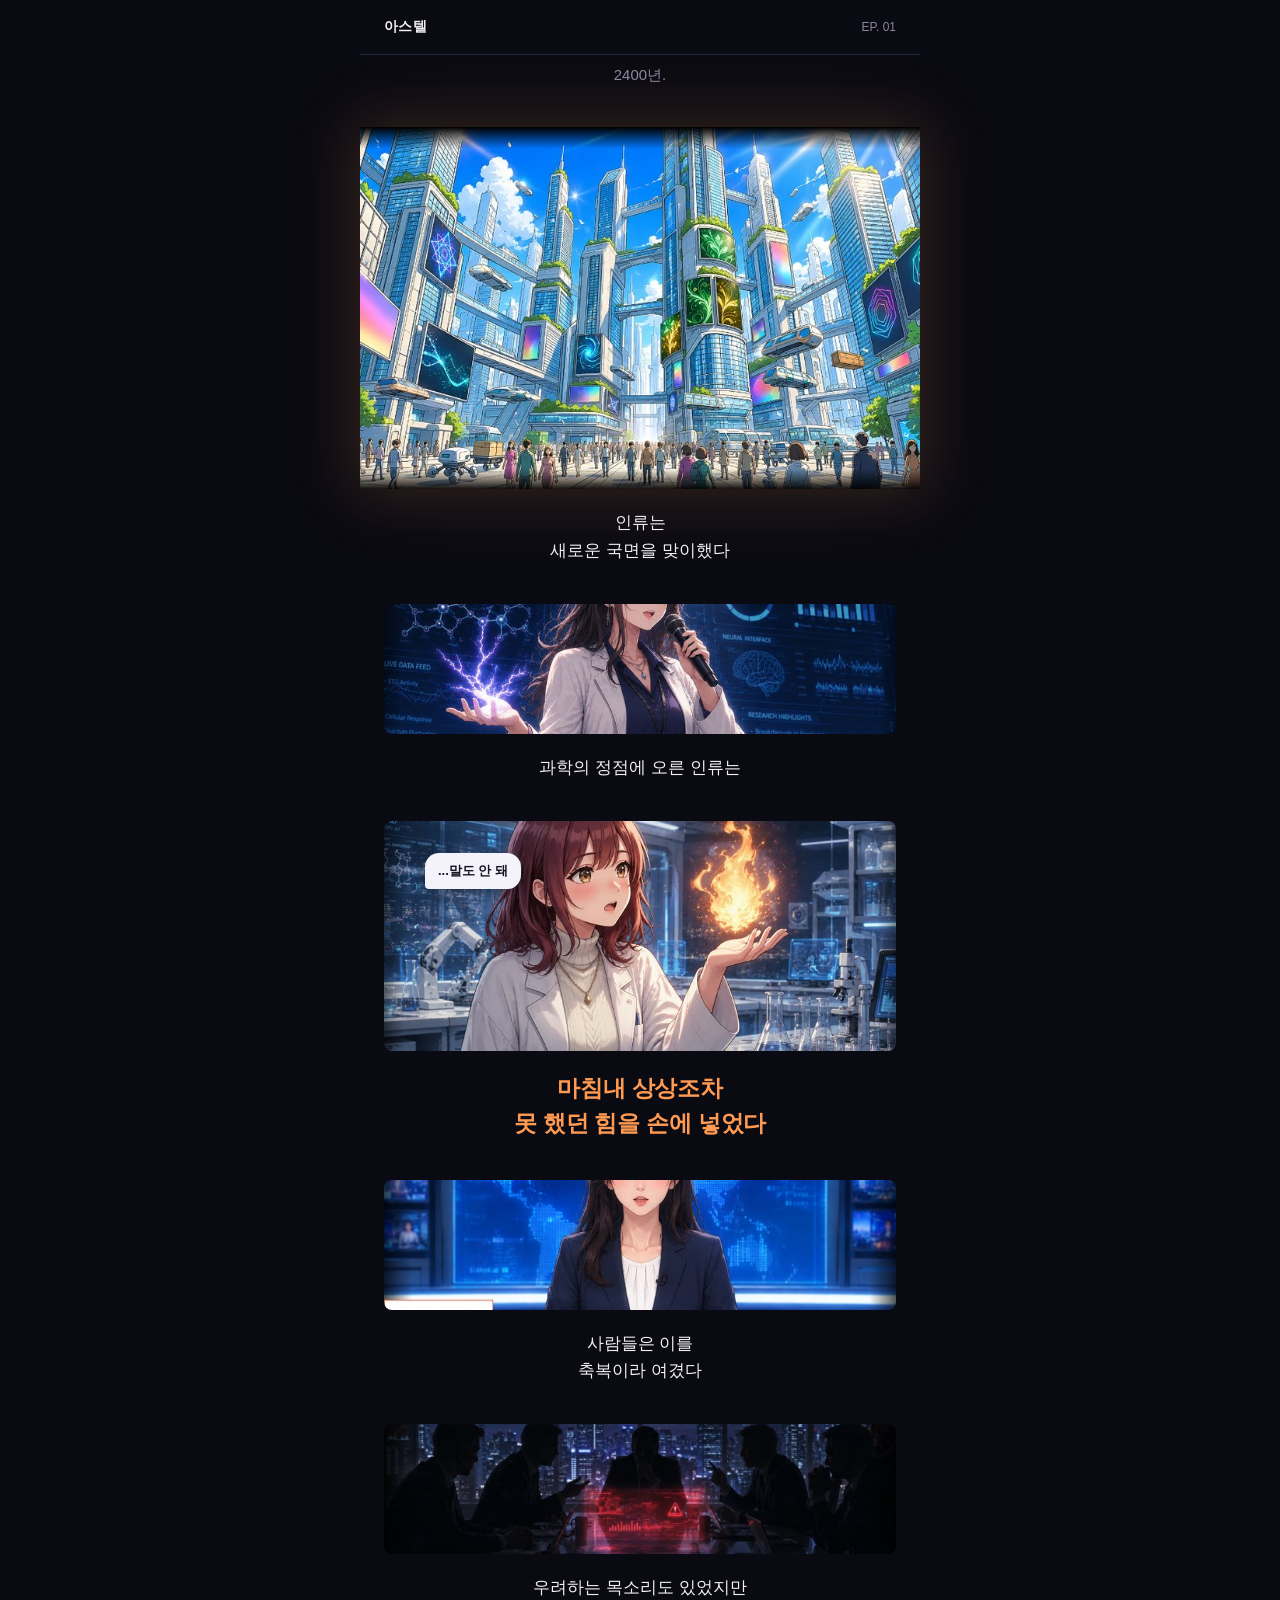
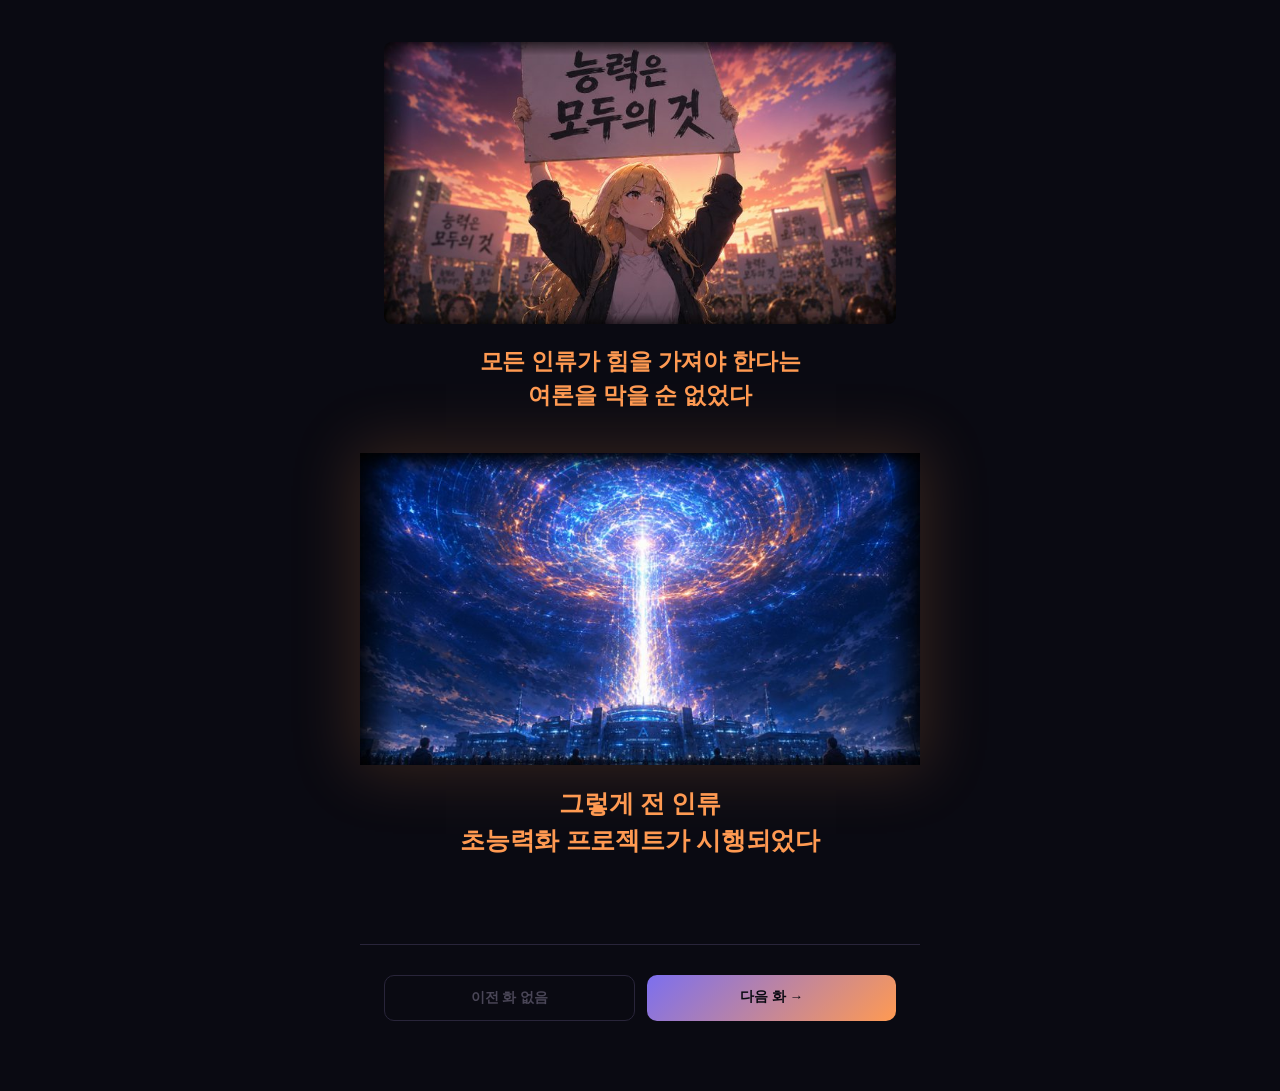
==== episodes/ep1.html @ e9e4303b "Add files via upload" ====
<!DOCTYPE html>
<html lang="ko">
<head>
<meta charset="UTF-8">
<meta name="viewport" content="width=device-width, initial-scale=1.0">
<title>1화 — 아스텔</title>
<link rel="stylesheet" href="../assets/site.css">
</head>
<body>

  <div class="site-nav">
    <a class="brand" href="../index.html">아스텔</a>
    <span class="ep-tag">EP. 01</span>
  </div>

  <div class="strip">

    <div class="cut">
      <div class="cut-text text-normal" style="font-size:15px;color:var(--text-quiet)">2400년.</div>
    </div>

    <div class="cut size-full reveal">
      <div class="cut-media"><img src="images/ep1/city.jpg" alt="미래 도시 전경"></div>
    </div>

    <div class="cut">
      <div class="cut-text text-normal">인류는<br>새로운 국면을 맞이했다</div>
    </div>

    <div class="cut size-s">
      <div class="cut-media"><img src="images/ep1/scientist_lightning.jpg" alt="연구 발표 장면"></div>
    </div>

    <div class="cut">
      <div class="cut-text text-normal">과학의 정점에 오른 인류는</div>
    </div>

    <div class="cut size-m">
      <div class="cut-media">
        <img src="images/ep1/woman_flame.jpg" alt="손 위의 불꽃을 바라보는 여성">
        <div class="bubble-wrap" style="top:14%; left:8%;"><div class="bubble">...말도 안 돼</div></div>
      </div>
    </div>

    <div class="cut">
      <div class="cut-text text-impact">마침내 상상조차<br>못 했던 힘을 손에 넣었다</div>
    </div>

    <div class="cut size-s">
      <div class="cut-media"><img src="images/ep1/news_anchor.jpg" alt="뉴스 속보 장면"></div>
    </div>

    <div class="cut">
      <div class="cut-text text-normal">사람들은 이를<br>축복이라 여겼다</div>
    </div>

    <div class="cut size-s">
      <div class="cut-media"><img src="images/ep1/committee_room.jpg" alt="우려하는 회의 장면"></div>
    </div>

    <div class="cut">
      <div class="cut-text text-normal">우려하는 목소리도 있었지만</div>
    </div>

    <div class="cut size-l reveal">
      <div class="cut-media"><img src="images/ep1/protest_crowd.jpg" alt="능력은 모두의 것 시위 장면"></div>
    </div>

    <div class="cut">
      <div class="cut-text text-impact">모든 인류가 힘을 가져야 한다는<br>여론을 막을 순 없었다</div>
    </div>

    <div class="cut size-full reveal">
      <div class="cut-media"><img src="images/ep1/cosmic_beam.jpg" alt="전 인류 초능력화 프로젝트 시행 장면"></div>
    </div>

    <div class="cut">
      <div class="cut-text text-impact" style="font-size:25px">그렇게 전 인류<br>초능력화 프로젝트가 시행되었다</div>
    </div>
  </div>

  <div class="ep-end">
    <span class="disabled">이전 화 없음</span>
    <a class="next" href="ep2.html">다음 화 →</a>
  </div>

<script>
  const revealEls = document.querySelectorAll('.reveal');
  const io = new IntersectionObserver((entries) => {
    entries.forEach(entry => {
      if (entry.isIntersecting) {
        entry.target.classList.add('is-visible');
        io.unobserve(entry.target);
      }
    });
  }, { threshold: 0.2 });
  revealEls.forEach(el => io.observe(el));
</script>

</body>
</html>
---- assets/site.css ----
:root {
  --bg: #0a0a12;
  --text-main: #f2f0f7;
  --text-quiet: #8b87a0;
  --accent-violet: #7c6fef;
  --accent-violet-bright: #b6a6ff;
  --accent-ember: #ff9a52;
  --note-border: #29253a;
}

* { box-sizing: border-box; }

html, body {
  margin: 0;
  background: var(--bg);
  color: var(--text-main);
  font-family: 'Pretendard Variable', Pretendard, 'Noto Sans KR', 'Apple SD Gothic Neo', -apple-system, BlinkMacSystemFont, sans-serif;
}

body {
  display: flex;
  flex-direction: column;
  align-items: center;
}

a { color: inherit; }

/* Top nav */
.site-nav {
  max-width: 560px;
  width: 100%;
  padding: 18px 24px;
  display: flex;
  align-items: center;
  justify-content: space-between;
  border-bottom: 1px solid var(--note-border);
}

.site-nav .brand {
  font-size: 14px;
  font-weight: 800;
  letter-spacing: 0.02em;
  text-decoration: none;
}

.site-nav .ep-tag {
  font-size: 12px;
  color: var(--text-quiet);
}

/* Landing page */
.hero {
  max-width: 560px;
  width: 100%;
  padding: 70px 24px 40px;
  text-align: center;
}

.hero .tagline {
  font-size: 12px;
  letter-spacing: 0.16em;
  color: var(--accent-violet-bright);
  text-transform: uppercase;
  margin-bottom: 18px;
  font-weight: 700;
}

.hero h1 {
  font-size: 30px;
  line-height: 1.4;
  margin: 0 0 18px;
  font-weight: 800;
}

.hero p.lead {
  font-size: 15px;
  line-height: 1.8;
  color: #cfc9e2;
  margin: 0 0 40px;
}

.hero .cta {
  display: inline-block;
  background: linear-gradient(135deg, var(--accent-violet), var(--accent-ember));
  color: #0a0a12;
  font-weight: 800;
  font-size: 15px;
  padding: 14px 30px;
  border-radius: 999px;
  text-decoration: none;
}

/* Strip */
.strip {
  max-width: 560px;
  width: 100%;
  padding-bottom: 40px;
}

.cut {
  padding: 0 24px;
  margin-bottom: 4px;
}

.cut-media {
  position: relative;
  overflow: hidden;
  border-radius: 8px;
  margin: 20px 0 12px;
}

.cut-media img {
  width: 100%;
  display: block;
  object-fit: cover;
}

.size-s .cut-media img { max-height: 130px; }
.size-m .cut-media img { max-height: 230px; }
.size-l .cut-media img { max-height: 340px; }
.size-full { padding: 0; }
.size-full .cut-media {
  border-radius: 0;
  box-shadow: 0 0 60px 6px rgba(255,154,82,0.18), 0 0 0 1px rgba(255,154,82,0.14) inset;
}
.size-full .cut-media img { max-height: 520px; }

.reveal {
  opacity: 0;
  transform: scale(0.96);
  transition: opacity 0.9s ease, transform 0.9s ease;
}
.reveal.is-visible {
  opacity: 1;
  transform: scale(1);
}

.cut-text {
  text-align: center;
  padding: 8px 4px 20px;
}

.text-normal {
  font-size: 17px;
  color: var(--text-main);
  line-height: 1.6;
  font-weight: 500;
}

.text-impact {
  font-size: 23px;
  font-weight: 800;
  color: var(--accent-ember);
  line-height: 1.5;
  letter-spacing: -0.01em;
}

.text-impact-quote {
  font-size: 26px;
  font-weight: 800;
  color: var(--accent-ember);
  line-height: 1.5;
  letter-spacing: -0.01em;
  font-style: italic;
}

.bubble-wrap {
  position: absolute;
  max-width: 62%;
}

.bubble {
  background: #f4f2fa;
  color: #17151f;
  font-size: 13px;
  font-weight: 700;
  padding: 9px 13px;
  border-radius: 14px 14px 14px 4px;
  box-shadow: 0 4px 14px rgba(0,0,0,0.35);
  line-height: 1.4;
}

/* Episode end nav */
.ep-end {
  max-width: 560px;
  width: 100%;
  padding: 30px 24px 70px;
  border-top: 1px solid var(--note-border);
  margin-top: 20px;
  display: flex;
  justify-content: space-between;
  gap: 12px;
}

.ep-end a, .ep-end span {
  flex: 1;
  text-align: center;
  font-size: 13.5px;
  font-weight: 700;
  padding: 13px 10px;
  border-radius: 10px;
  text-decoration: none;
}

.ep-end a {
  background: #17151f;
  border: 1px solid var(--note-border);
  color: var(--text-main);
}

.ep-end span.disabled {
  color: #4a4657;
  border: 1px solid var(--note-border);
}

.ep-end a.next {
  background: linear-gradient(135deg, var(--accent-violet), var(--accent-ember));
  color: #0a0a12;
  border: none;
}
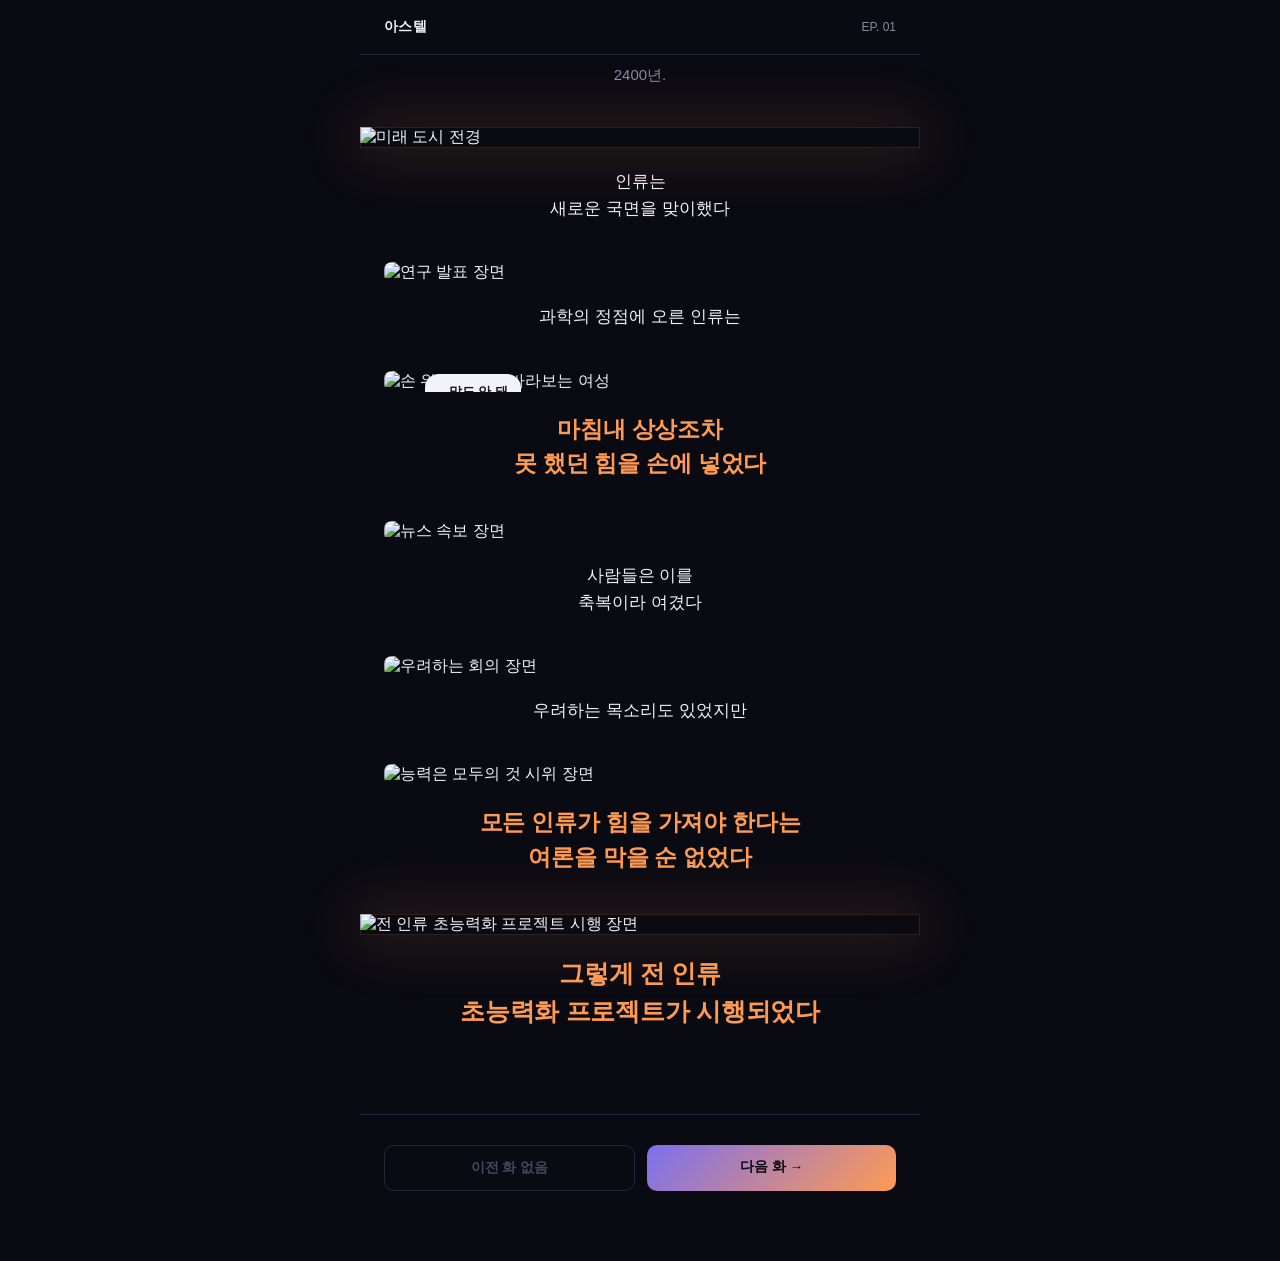
==== commit 87dc11cc: "Update ep1.html" ====
--- a/episodes/ep1.html
+++ b/episodes/ep1.html
@@ -20,7 +20,7 @@
     </div>
 
     <div class="cut size-full reveal">
-      <div class="cut-media"><img src="images/ep1/city.jpg" alt="미래 도시 전경"></div>
+      <div class="cut-media"><img src="images/ep1/city.png" alt="미래 도시 전경"></div>
     </div>
 
     <div class="cut">
@@ -28,7 +28,7 @@
     </div>
 
     <div class="cut size-s">
-      <div class="cut-media"><img src="images/ep1/scientist_lightning.jpg" alt="연구 발표 장면"></div>
+      <div class="cut-media"><img src="images/ep1/scientist_lightning.png" alt="연구 발표 장면"></div>
     </div>
 
     <div class="cut">
@@ -37,7 +37,7 @@
 
     <div class="cut size-m">
       <div class="cut-media">
-        <img src="images/ep1/woman_flame.jpg" alt="손 위의 불꽃을 바라보는 여성">
+        <img src="images/ep1/woman_flame.png" alt="손 위의 불꽃을 바라보는 여성">
         <div class="bubble-wrap" style="top:14%; left:8%;"><div class="bubble">...말도 안 돼</div></div>
       </div>
     </div>
@@ -47,7 +47,7 @@
     </div>
 
     <div class="cut size-s">
-      <div class="cut-media"><img src="images/ep1/news_anchor.jpg" alt="뉴스 속보 장면"></div>
+      <div class="cut-media"><img src="images/ep1/news_anchor.png" alt="뉴스 속보 장면"></div>
     </div>
 
     <div class="cut">
@@ -55,7 +55,7 @@
     </div>
 
     <div class="cut size-s">
-      <div class="cut-media"><img src="images/ep1/committee_room.jpg" alt="우려하는 회의 장면"></div>
+      <div class="cut-media"><img src="images/ep1/committee_room.png" alt="우려하는 회의 장면"></div>
     </div>
 
     <div class="cut">
@@ -63,7 +63,7 @@
     </div>
 
     <div class="cut size-l reveal">
-      <div class="cut-media"><img src="images/ep1/protest_crowd.jpg" alt="능력은 모두의 것 시위 장면"></div>
+      <div class="cut-media"><img src="images/ep1/protest_crowd.png" alt="능력은 모두의 것 시위 장면"></div>
     </div>
 
     <div class="cut">
@@ -71,7 +71,7 @@
     </div>
 
     <div class="cut size-full reveal">
-      <div class="cut-media"><img src="images/ep1/cosmic_beam.jpg" alt="전 인류 초능력화 프로젝트 시행 장면"></div>
+      <div class="cut-media"><img src="images/ep1/cosmic_beam.png" alt="전 인류 초능력화 프로젝트 시행 장면"></div>
     </div>
 
     <div class="cut">
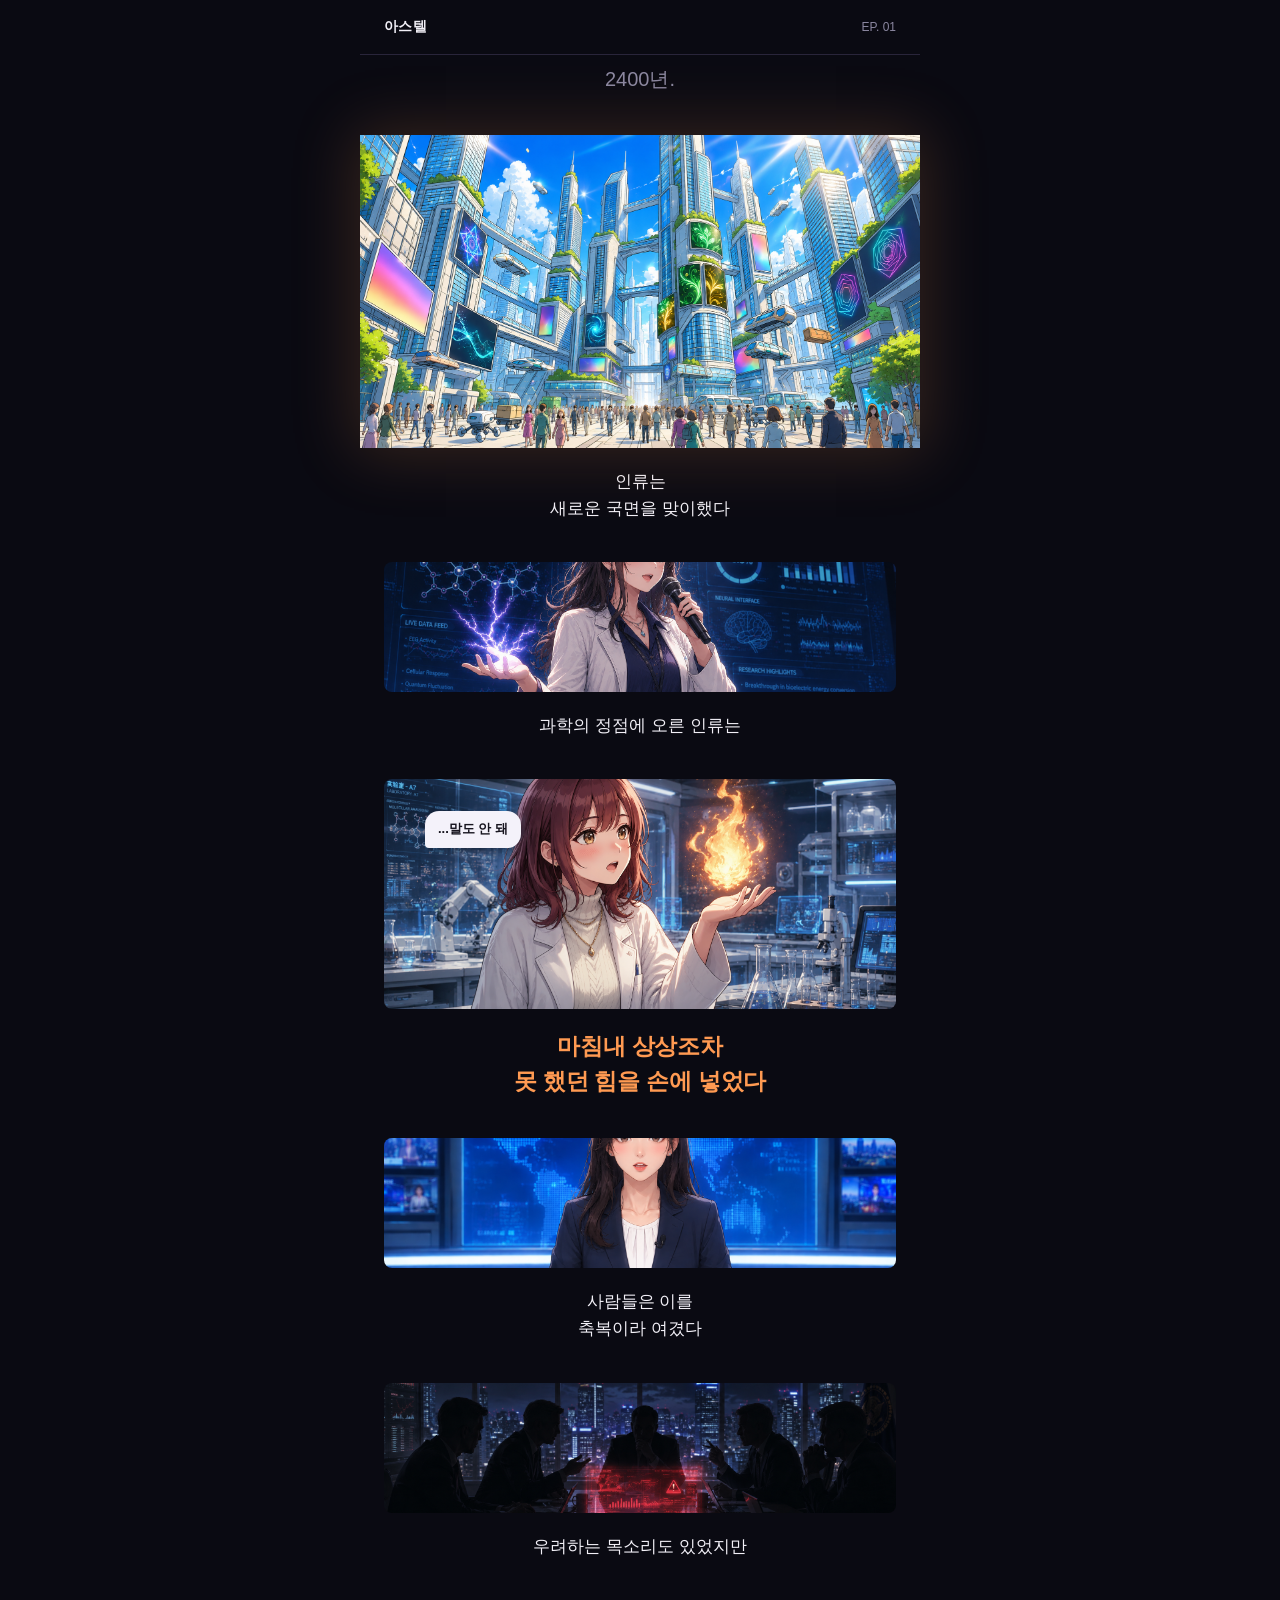
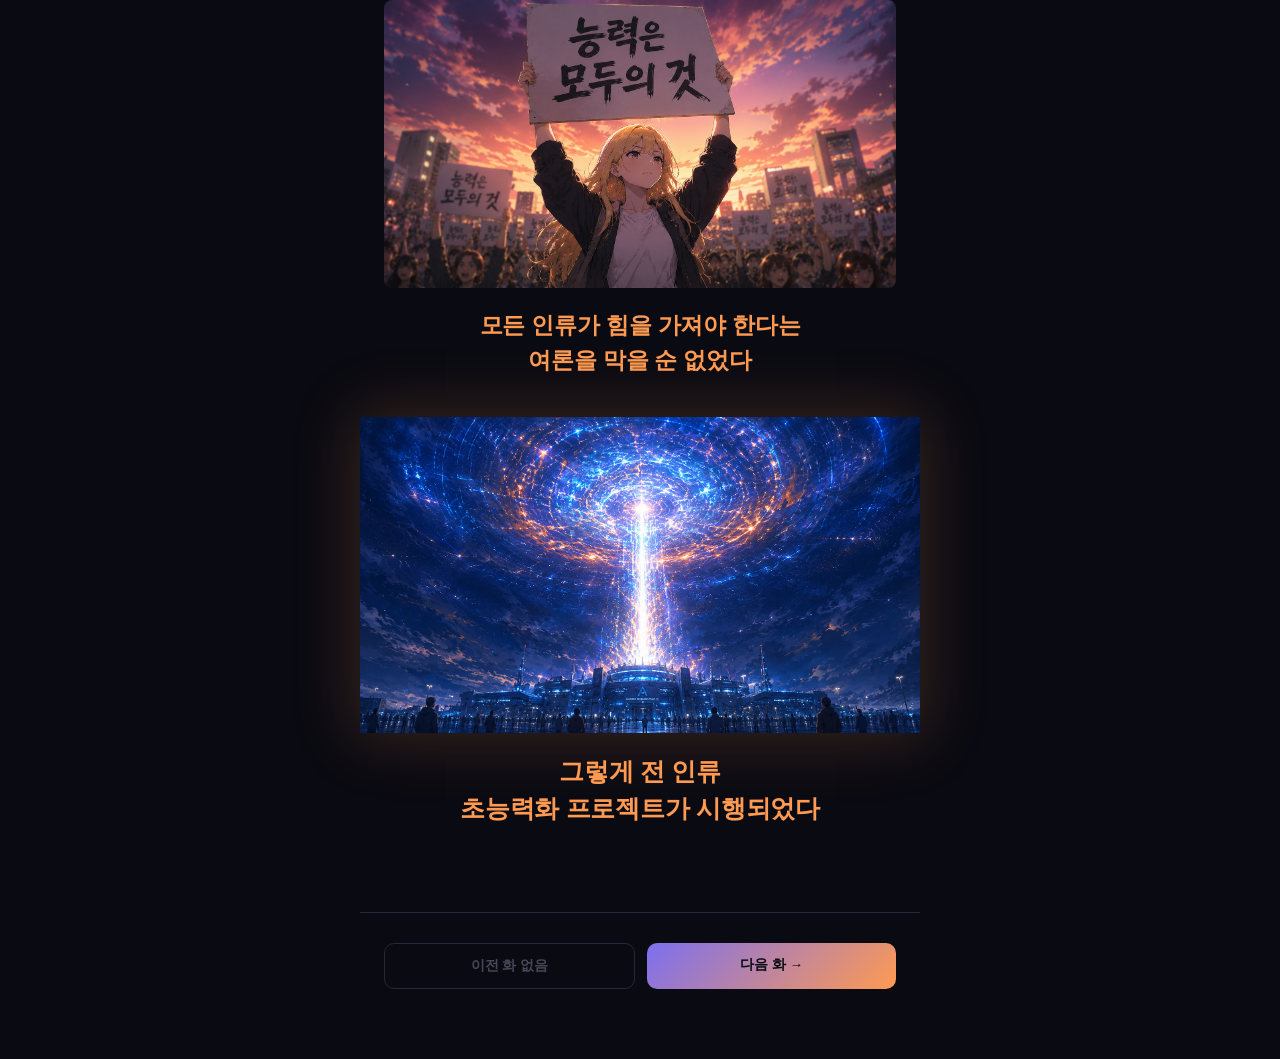
==== commit 97a0885d: "Update ep1.html" ====
--- a/episodes/ep1.html
+++ b/episodes/ep1.html
@@ -16,7 +16,7 @@
   <div class="strip">
 
     <div class="cut">
-      <div class="cut-text text-normal" style="font-size:15px;color:var(--text-quiet)">2400년.</div>
+      <div class="cut-text text-normal" style="font-size:20px;color:var(--text-quiet)">2400년.</div>
     </div>
 
     <div class="cut size-full reveal">
